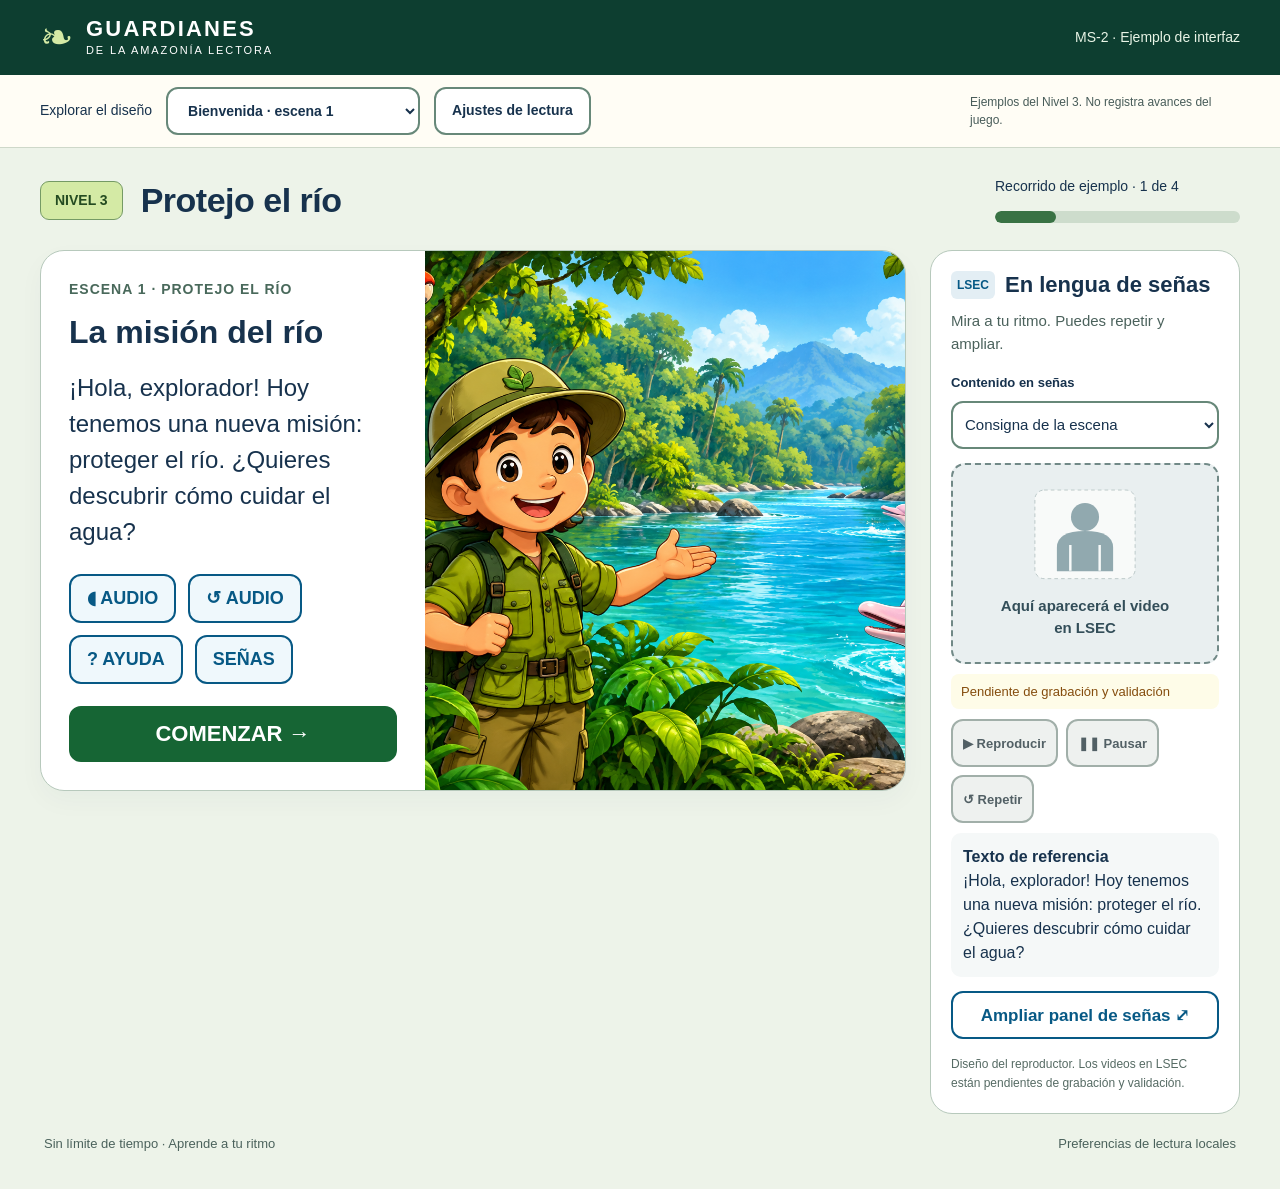
==== prototipo/MS2-demo.html @ 0db3e6d5 "Documenta MS-2 y agrega prototipo de interfaces con cobertura LSEC" ====
<!doctype html>
<html lang="es"><head><meta charset="utf-8"><meta name="viewport" content="width=device-width,initial-scale=1"><meta name="color-scheme" content="light"><title>Guardianes · MS-2 · Diseño con LSEC</title><style>:root{--ink:#17324d;--green:#166534;--blue:#075985;--line:#678879;--pale:#edf5e9;--focus:#111827;--student:24px}*{box-sizing:border-box}body{margin:0;background:#edf3e9;color:var(--ink);font-family:Arial,sans-serif;line-height:1.5}button,select,input{font:inherit}button,select{min-height:48px;border:2px solid var(--line);border-radius:12px;background:white;color:var(--ink);padding:9px 16px;cursor:pointer;font-weight:700}button:hover{filter:brightness(.97)}button:disabled{cursor:not-allowed;color:#526065;background:#eef1ef;border-color:#a1afa9}button:focus-visible,select:focus-visible,a:focus-visible,input:focus-visible{outline:3px solid var(--focus);outline-offset:4px;box-shadow:0 0 0 3px white}a{color:var(--blue)}.skip{position:absolute;top:-100px;background:white;padding:16px;z-index:10}.skip:focus{top:0}.brand{display:flex;align-items:center;gap:12px;padding:16px 40px;background:#0d3e30;color:white}.brandmark{font-size:40px;color:#d4eaa5;line-height:1}.brand strong{display:block;font-size:22px;letter-spacing:2.2px;line-height:1.2}.brand span:not(.edition){display:block;font-size:11px;letter-spacing:1.9px}.edition{margin-left:auto;font-size:14px;color:#e8f4e6}.reviewbar{display:flex;align-items:center;gap:14px;flex-wrap:wrap;padding:12px 40px;background:#fffdf5;border-bottom:1px solid #ced8c9;font-size:14px}.reviewbar select{min-width:240px}.reviewbar>span{margin-left:auto;max-width:270px;color:#485c59;font-size:12px}.shell{max-width:1600px;margin:0 auto;padding:28px 40px 16px}.levelbar{display:flex;justify-content:space-between;align-items:center;gap:20px;margin-bottom:24px}.levelbar>div:first-child{display:flex;align-items:center;gap:18px}.leveltag{background:#d4eaa5;color:#244b21;border:1px solid #759a65;padding:8px 14px;border-radius:9px;font-size:14px;font-weight:800;white-space:nowrap}h1{font-size:34px;line-height:1.2;margin:0;letter-spacing:-.5px}h2{line-height:1.25;margin:0 0 18px}.journey{font-size:14px;min-width:245px}.journey span{display:block;margin-bottom:8px}progress{width:100%;height:12px;border:0;border-radius:10px;overflow:hidden;background:#cddccc}progress::-webkit-progress-bar{background:#cddccc}progress::-webkit-progress-value{background:#397244;border-radius:10px}.workspace{display:grid;grid-template-columns:minmax(0,1fr) 310px;gap:24px;align-items:start}.game{border:1px solid #b7c9bc;background:white;border-radius:24px;overflow:hidden;box-shadow:0 10px 26px #17324d09;min-width:0}.game-inner{padding:28px}.scene-kicker{font-size:14px;font-weight:700;color:#49695b;letter-spacing:1px;margin:0 0 12px}.student{font-size:var(--student);line-height:1.5}.student h2{font-size:32px}.welcome-layout{display:grid;grid-template-columns:1fr 1.25fr;min-height:500px}.welcome-copy{padding:28px}.welcome-copy p{margin-top:0}.hero{width:100%;height:100%;object-fit:cover;object-position:36% center;min-height:410px}.support-row{display:flex;gap:12px;flex-wrap:wrap;margin:22px 0}.support-row button{background:#eff8fc;border-color:var(--blue);color:var(--blue);font-size:18px}.primary{background:var(--green);border-color:var(--green);color:white;min-height:56px;font-size:22px}.secondary{background:white;color:var(--blue);border-color:var(--blue);font-size:17px}.full{width:100%}.row{display:flex;gap:12px;flex-wrap:wrap;align-items:center}.scene-image{height:165px;background-image:url('[data-uri]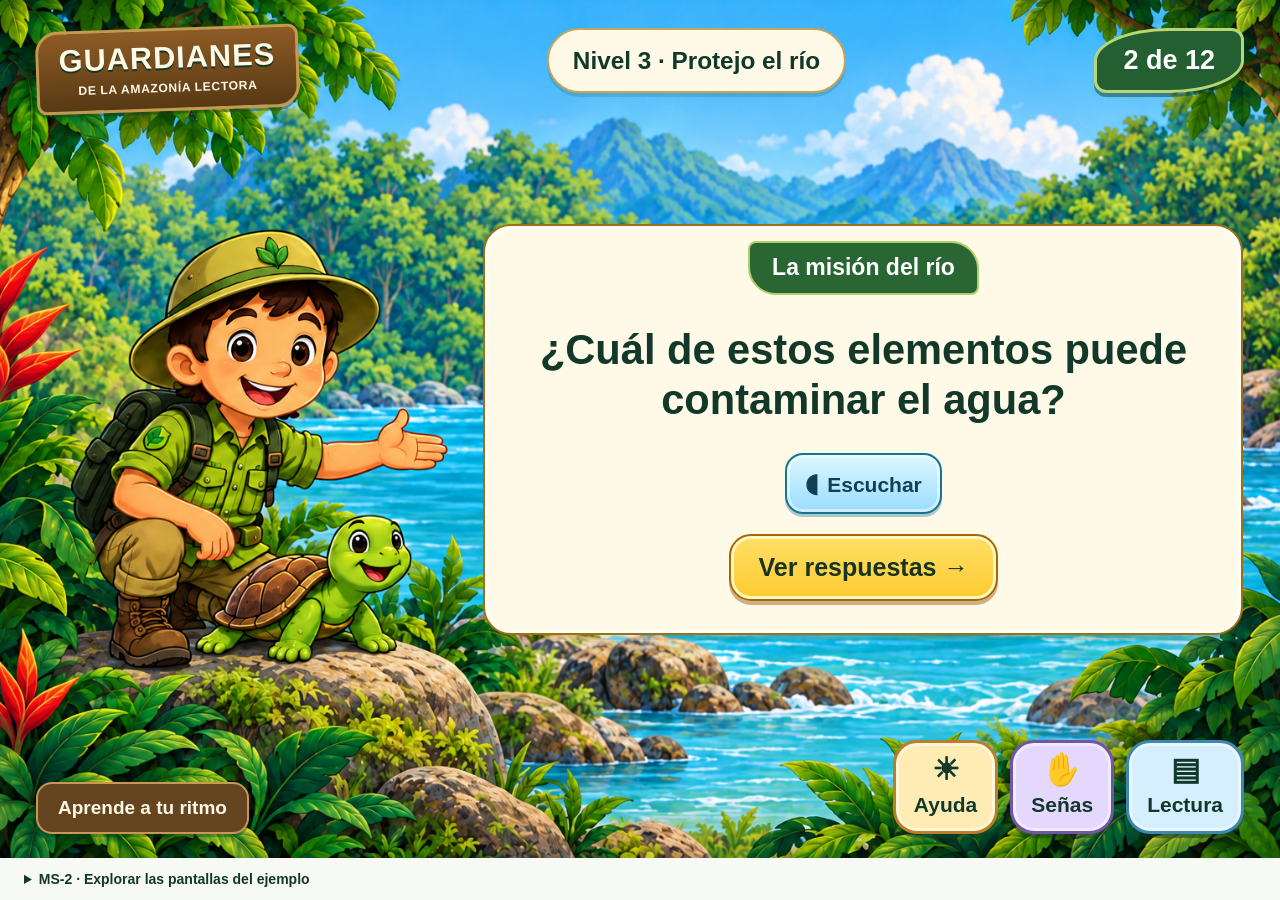
